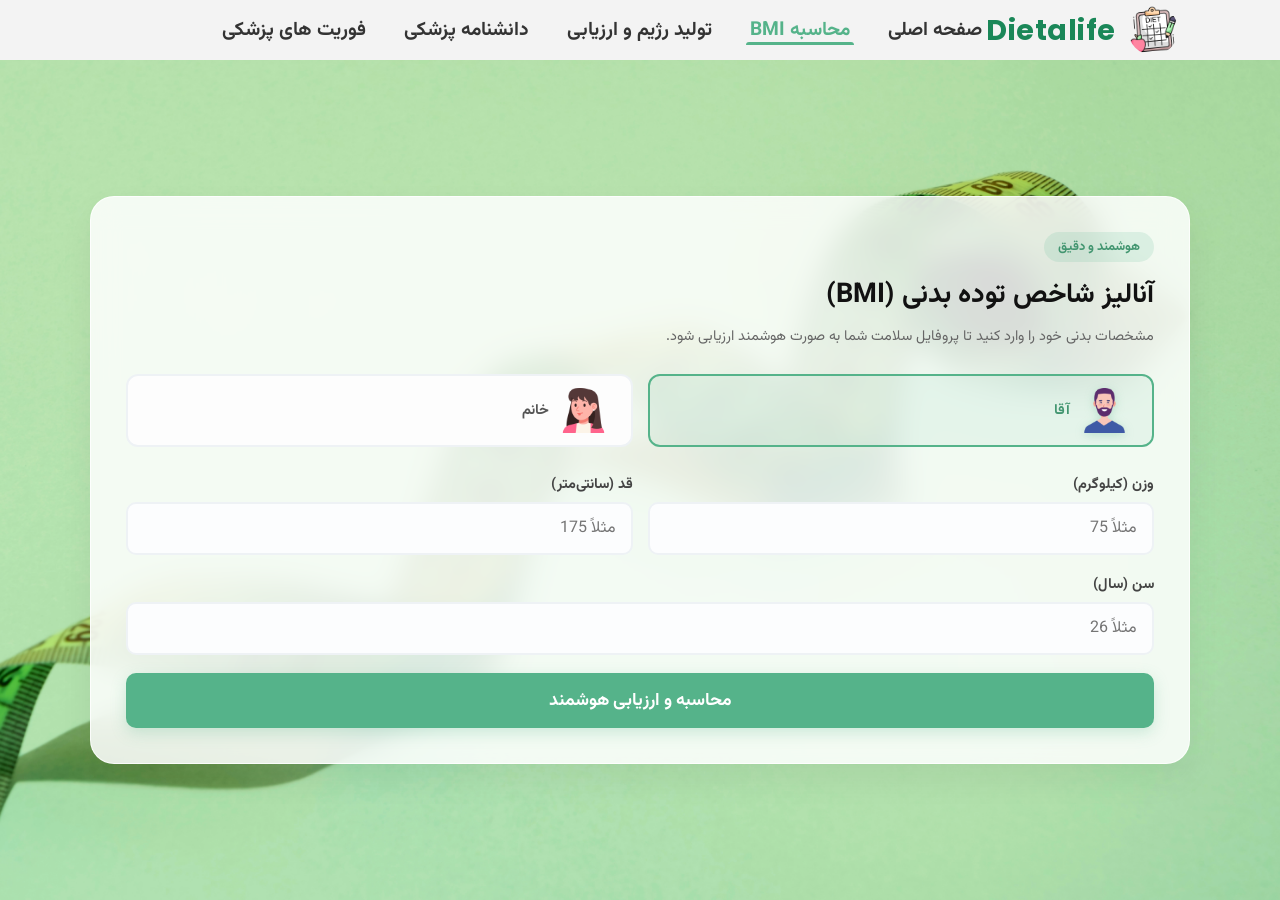
==== bmi.html @ bc1d0ac6 "Sprint 2 Done" ====
<!DOCTYPE html>
<html lang="fa" dir="rtl">

<head>

<meta charset="UTF-8">

<meta name="viewport"
content="width=device-width, initial-scale=1.0">

<link rel="icon"
type="image/x-icon"
href="/favicon.ico">

<title>
Dietalife | محاسبه پیشرفته BMI
</title>

<link rel="preconnect"
href="https://fonts.googleapis.com">

<link href="https://fonts.googleapis.com/css2?family=Vazirmatn:wght@300;400;500;700&display=swap"
rel="stylesheet">
<!--link to header css-->
<link rel="stylesheet" href="Css/header.css">
<link rel="stylesheet" href="Css/bmi.css">

<!--<style>

*{
margin:0;
padding:0;
box-sizing:border-box;
font-family:'Vazirmatn',sans-serif;
scroll-behavior:smooth;
}

body{

background:
linear-gradient(rgba(245,255,252,0.93),
rgba(245,255,252,0.95)),
url('https://images.unsplash.com/photo-1512621776951-a57141f2eefd?q=80&w=1600&auto=format&fit=crop');

background-size:cover;
background-position:center;
background-attachment:fixed;

overflow-x:hidden;
color:#1d3557;
min-height:100vh;
}

/* ================= BMI SECTION ================= */

.bmi-page-section{

min-height:100vh;

display:flex;
align-items:center;
justify-content:center;

padding:110px 18px 40px;
}

.bmi-two-column-wrapper{

width:100%;
max-width:1050px;

display:grid;

grid-template-columns:
repeat(auto-fit,minmax(320px,1fr));

gap:20px;
}

.bmi-page-container,
.page-result-box{

background:rgba(255,255,255,0.84);

backdrop-filter:blur(10px);

padding:28px;

border-radius:26px;

box-shadow:
0 10px 35px rgba(0,0,0,0.07);
}

.bmi-header-badge{

display:inline-block;

padding:8px 15px;

border-radius:30px;

background:#e6fffa;

color:#00a67e;

font-size:0.8rem;

margin-bottom:16px;

font-weight:700;
}

.bmi-page-container h2{

font-size:1.9rem;

margin-bottom:10px;

color:#00a67e;

line-height:1.6;
}

.subtitle{

line-height:2;
color:#5b6977;
margin-bottom:24px;
font-size:0.92rem;
}

/* ================= GENDER ================= */

.gender-selection{

display:flex;
gap:14px;
margin-bottom:24px;
}

.gender-box{

flex:1;

background:#f8fffc;

border:2px solid transparent;

border-radius:18px;

padding:16px 12px;

text-align:center;

cursor:pointer;

transition:0.3s;

user-select:none;
}

.gender-box:hover{

transform:translateY(-2px);
}

.gender-box.active{

border-color:#00a67e;
background:#ecfffa;
box-shadow:0 8px 20px rgba(0,184,148,0.12);
}

.gender-custom-icon{

width:52px;
height:52px;

object-fit:contain;

margin-bottom:8px;
}

.gender-box span{

display:block;

font-size:0.92rem;
font-weight:700;
color:#355070;
}

/* ================= FORM ================= */

.form-row{

display:grid;

grid-template-columns:
repeat(2,minmax(0,1fr));

gap:16px;
}

.form-group{

margin-bottom:18px;

display:flex;
flex-direction:column;
}

.form-group label{

margin-bottom:8px;

font-weight:700;

font-size:0.9rem;

color:#355070;
}

.form-group input{

padding:14px;

border-radius:14px;

border:1px solid #d7e3e0;

background:#f9fffd;

font-size:14px;

outline:none;

transition:0.3s;
}

.form-group input:focus{

border-color:#00a67e;
background:white;
box-shadow:0 0 0 4px rgba(0,184,148,0.08);
}

/* ================= BUTTON ================= */

.btn-green-glow{

width:100%;

border:none;

padding:15px;

border-radius:16px;

background:
linear-gradient(to left,#00b894,#00cec9);

color:white;

font-size:15px;

cursor:pointer;

transition:0.3s;

font-weight:700;

margin-top:5px;
}

.btn-green-glow:hover{

transform:translateY(-2px);
opacity:0.94;
}

/* ================= RESULT ================= */

.page-result-box{

display:flex;
flex-direction:column;
justify-content:center;
}

.result-header{

display:flex;

justify-content:space-between;

align-items:center;

margin-bottom:24px;

gap:10px;
}

.result-header h3{

color:#00a67e;
font-size:1.1rem;
}

.status-badge{

padding:8px 14px;

border-radius:30px;

background:#ecfffa;

color:#00a67e;

font-size:0.8rem;

font-weight:700;
}

.bmi-circle{

width:165px;
height:165px;

border-radius:50%;

margin:15px auto;

display:flex;

flex-direction:column;

align-items:center;
justify-content:center;

background:
linear-gradient(to left,#00b894,#00cec9);

color:white;

box-shadow:
0 8px 24px rgba(0,0,0,0.12);
}

.bmi-circle span{

font-size:2.8rem;
font-weight:700;
}

.bmi-circle small{

font-size:0.88rem;
}

.result-metrics-text{

margin-top:20px;
}

.result-metrics-text p{

line-height:2.1;

color:#4b6475;

font-size:0.94rem;
}

.result-advice{

margin-top:10px;
}

.result-actions{

margin-top:10px;
}

/* ================= MOBILE ================= */

@media(max-width:900px){

.main-header{

flex-direction:column;

gap:12px;

padding:14px 15px;
}

.nav-menu ul{

flex-wrap:wrap;

justify-content:center;

gap:12px;
}

.nav-menu a{

font-size:0.85rem;
}

.bmi-page-section{

padding-top:165px;
}

.bmi-page-container,
.page-result-box{

padding:22px;
}

.bmi-page-container h2{

font-size:1.5rem;
}

}

@media(max-width:600px){

.bmi-two-column-wrapper{

grid-template-columns:1fr;
}

.form-row{

grid-template-columns:1fr;
}

.gender-selection{

flex-direction:row;
}

.gender-box{

padding:14px 10px;
}

.gender-custom-icon{

width:44px;
height:44px;
}

.bmi-circle{

width:145px;
height:145px;
}

.bmi-circle span{

font-size:2.3rem;
}

.logo{

width:36px;
height:36px;
}

.brand-name{

font-size:1rem;
}

.subtitle{

font-size:0.88rem;
line-height:1.9;
}

}

</style>
-->

</head>

<body>

<header class="main-header">

<div class="logo-container">

<img src="image/logo.png"
alt="لوگو رژیم آنلاین"
class="logo">

<span class="brand-name">

Dietalife

</span>

</div>

<nav class="nav-menu">

<ul>

<li>

<a href="index.html">

صفحه اصلی

</a>

</li>
<li>
  <a href="bmi.html" class="active">
    محاسبه BMI
  </a>
</li>
<li>

<a href="diet.html">

تولید رژیم و ارزیابی

</a>

</li>

<li>

<a href="medical-encyclopedia.html">

دانشنامه پزشکی

</a>

</li>

<li>

<a href="medical-emergencies.html">

فوریت های پزشکی

</a>

</li>

</ul>

</nav>

<div class="header-spacer"></div>

</header>

<section class="bmi-page-section">

<div class="bmi-two-column-wrapper">

<div class="bmi-page-container">

<div class="bmi-header-badge">

هوشمند و دقیق

</div>

<h2>

آنالیز شاخص توده بدنی (BMI)

</h2>

<p class="subtitle">

مشخصات بدنی خود را وارد کنید
تا پروفایل سلامت شما به صورت هوشمند ارزیابی شود.

</p>

<div class="bmi-form">

<div class="gender-selection">

<label class="gender-box active"
data-gender="male">

<img src="image/man.png"
alt="آقا"
class="gender-custom-icon">

<span>
آقا
</span>

</label>

<label class="gender-box"
data-gender="female">

<img src="image/woman.png"
alt="خانم"
class="gender-custom-icon">

<span>
خانم
</span>

</label>

</div>

<div class="form-row">

<div class="form-group">

<label for="page-weight">

وزن (کیلوگرم)

</label>

<input type="number"
id="page-weight"
placeholder="مثلاً 75"
min="20"
max="300">

</div>

<div class="form-group">

<label for="page-height">

قد (سانتی‌متر)

</label>

<input type="number"
id="page-height"
placeholder="مثلاً 175"
min="50"
max="250">

</div>

</div>

<div class="form-group">

<label for="page-age">

سن (سال)

</label>

<input type="number"
id="page-age"
placeholder="مثلاً 26"
min="1"
max="120">

</div>

<button id="btn-page-calculate"
class="btn-green-glow">

محاسبه و ارزیابی هوشمند

</button>

</div>

</div>

<div id="page-bmi-result"
class="page-result-box"
style="display:none;">

<div class="result-header">

<h3>

گزارش تحلیلی Dietalife

</h3>

<div id="bmi-badge-status"
class="status-badge">

وضعیت

</div>

</div>

<div class="bmi-circle"
id="bmi-circle-main">

<span id="page-bmi-value">

0

</span>

<small>

شاخص BMI

</small>

</div>

<div class="result-metrics-text">

<p>

<strong>
وضعیت بدنی:
</strong>

<span id="page-bmi-status"></span>

</p>

<p id="page-bmi-advice"
class="result-advice">

</p>

</div>

<div class="result-actions">

<a href="/index.html"
class="btn-green-glow"
style="text-decoration:none; display:block; text-align:center; margin-top:20px;">

بازگشت به خانه

</a>

</div>

</div>

</div>

</section>

<script>

const genderBoxes = document.querySelectorAll('.gender-box');

genderBoxes.forEach(box => {

box.addEventListener('click', () => {

genderBoxes.forEach(item => {
item.classList.remove('active');
});

box.classList.add('active');

});

});

</script>

<script src="Js/bmi.js"></script>

<script src="Js/diet-engine.js"></script>

</body>

</html>
---- Css/header.css ----
@import url('https://fonts.googleapis.com/css2?family=Poppins:wght@600;700&family=Vazirmatn:wght@300;400;700&display=swap');



* {
    margin: 0;
    padding: 0;
    box-sizing: border-box;
    font-family: 'Vazirmatn', sans-serif;
}

header {
  position: -webkit-sticky; /* سازگاری با مرورگرهای قدیمی‌تر سافاری */
  position: sticky;
  top: 0;                   /* چسبیدن به بالاترین نقطه صفحه */
  z-index: 1000;            /* قرار گرفتن روی سایر المان‌های صفحه */
  background-color: #ffffff; /* حتماً پس‌زمینه تعیین کنید تا محتوای زیر آن دیده نشود */
}
.main-header, .main-header * {
  font-family: 'Vazirmatn', sans-serif,'Poppins';
}
.main-header {
  display: flex;
  justify-content: space-between;
  align-items: center;
  padding: 20px 8%;
  background-color: #f3f3f3;
  height: 60px; /* ارتفاع ثابت برای کنترل دقیق فضا */
}

/* اصلاح باکس لوگو برای قرارگیری متن در سمت چپ عکس */
.logo-container {
  flex: 1;
  display: flex;
  justify-content: flex-start;
  align-items: center; /* تراز عمودی دقیق عکس و متن */
  gap: 12px; /* ایجاد فاصله مناسب بین عکس لوگو و متن نام برند */
}

.logo-container .logo {
  height: 50px;
  display: block;
  border-radius: 50%;
}

/* استایل اسم درشت سایت کنار لوگو */
.brand-name {
  font-family: 'Poppins', sans-serif; /* استفاده از فونت انگلیسی شیک */
  font-size: 1.8rem; /* ابعاد درشت و واضح */
  font-weight: 700; /* کاملا ضخیم و بولد */
  color: #1a8758; /* رنگ سبز هماهنگ با تم سایت */
  letter-spacing: 0.5px;
}


/* استایل منو و قرارگیری دقیق آن در وسط هدر */
.nav-menu {
  display: flex;
  justify-content: center;
  align-items: center;
  height: 100%;
}

.nav-menu ul {
  display: flex;
  list-style: none;
  gap: 30px;
  align-items: center;
}
.nav-menu ul li {
  display: flex ;
  align-items: center ;
  height: 100% ;
}

.nav-menu ul li a {
  text-decoration: none ;
  color: #333 ;
  font-weight: 700 ;
  font-size: 1.2rem ;
  font-family: 'Vazirmatn';
  transition: color 0.3s ease ;
  position: relative ; 
  display: flex ;
  align-items: center ;
  height: 100% ; 
  padding: 0 4px;
}
.nav-menu ul li a:hover,
.nav-menu ul li a.active {
  color:  #55b38a; /* تغییر رنگ متن به سبز برای جذابیت بیشتر */
}

.nav-menu ul li a::after {
  content: ''; /* یک المان مجازی خالی ایجاد می‌کند */
  position: absolute;
  bottom: 0;
  left: 0;
  width: 0; /* در حالت عادی عرض خط صفر است، پس دیده نمی‌شود */
  background-color:  #55b38a;
  height: 3px; /* ضخامت خط */
  border-radius: 10px 10px 0 0; /* کمی گرد کردن لبه‌های خط */
  transition: width 0.3s cubic-bezier(0.4, 0, 0.2, 1); /* انیمیشن حرکتی بسیار نرم */
}

/* وقتی موس روی لینک می‌رود (hover) یا لینک کلاس active دارد */
.nav-menu ul li a:hover::after,
.nav-menu ul li .active::after {
  width: 100%; /* عرض خط از 0 به 100٪ می‌رسد و به آرامی باز می‌شود */
}
/* ایجاد فضای نامرئی هم‌اندازه با لوگو در سمت چپ برای هل دادن منو به وسط */
.header-spacer {
  flex: 1;
}
---- Css/bmi.css ----
/* استایل‌های اختصاصی و دو ستونه صفحه BMI (bmi.html) */

@import url('https://fonts.googleapis.com/css2?family=Vazirmatn:wght@300;400;700&family=Poppins:wght@600;700&display=swap');
* {
    margin: 0;
    padding: 0;
    box-sizing: border-box;
    font-family: 'Vazirmatn', sans-serif;
}

/* پس‌زمینه کل سایت طبق درخواست شما قرمز است */
body {
    /* background-color: #ff0000;  */
    min-height: 100vh;
     background: url('../image/meter.webp') no-repeat center center;
  
  background-size:cover;
  background-position:center;
  background-attachment:fixed;
  
  overflow-x:hidden;
  color:#1f2937;
  }





.bmi-page-section {
    width: 100%;
    min-height: calc(100vh - 60px);
    /* background: linear-gradient(135deg, #e5f1ec 0%, #c7e0da 100%); */
    display: flex;
    justify-content: center;
    align-items: center;
    padding: 40px 20px;
}

.bmi-two-column-wrapper {
    display: flex;
    flex-direction: row; 
    gap: 30px;
    width: 100%;
    max-width: 1100px;
    align-items: stretch; 
}

/* کانتینر ستون فرم */
.bmi-page-container {
    flex: 1;
    /* background: rgba(255, 255, 255, 0.9); */
      background:rgba(255,255,255,0.85);
  
  backdrop-filter:blur(14px);
    border: 1px solid rgba(255, 255, 255, 0.8);
    padding: 35px;
    border-radius: 24px;
    box-shadow: 0 15px 35px rgba(0, 0, 0, 0.06);
    text-align: right;
}

.bmi-header-badge {
    display: inline-block;
    background-color: rgba(85, 179, 138, 0.15);
    color: #439671;
    padding: 5px 14px;
    border-radius: 50px;
    font-size: 0.8rem;
    font-weight: bold;
    margin-bottom: 12px;
}

.bmi-page-container h2 {
    color: #111111;
    font-size: 1.7rem;
    margin-bottom: 8px;
    font-weight: 700;
}

.bmi-page-container .subtitle {
    color: #666666;
    font-size: 0.9rem;
    margin-bottom: 25px;
    line-height: 1.6;
}

/* انتخاب جنسیت */
.gender-selection {
    display: flex;
    gap: 15px;
    margin-bottom: 20px;
}

.gender-selection .gender-box {
    flex: 1;
    display: flex !important;
    flex-direction: row !important;
    align-items: center !important;
    justify-content: flex-start !important;
    gap: 12px !important;
    padding: 12px 25px;
    border: 2px solid #eef2f5;
    border-radius: 12px;
    cursor: pointer;
    background-color: #fdfdfd;
    transition: all 0.3s ease;
}

.gender-selection .gender-box .gender-custom-icon {
    width: 45px !important;
    height: 45px !important;
    object-fit: contain !important;
    margin-bottom: 0 !important;
}

.gender-box:hover .gender-custom-icon {
    transform: scale(1.08);
}

.gender-box span {
    font-size: 0.9rem;
    font-weight: bold;
    color: #555;
}

.gender-box.active {
    border-color: #55b38a;
    background-color: rgba(85, 179, 138, 0.08);
}

.gender-box.active span {
    color: #439671;
}

.gender-box.active .gender-custom-icon {
    filter: drop-shadow(0 2px 5px rgba(85, 179, 138, 0.3));
}

/* اینپوت‌های فرم */
.form-row {
    display: flex;
    gap: 15px;
}

.form-row .form-group {
    flex: 1;
}

.bmi-form .form-group {
    margin-bottom: 18px;
}

.bmi-form label {
    display: block;
    font-weight: bold;
    color: #444444;
    margin-bottom: 6px;
    font-size: 0.9rem;
}

.bmi-form input {
    width: 100%;
    padding: 12px 15px;
    border: 2px solid #eef2f5;
    border-radius: 10px;
    font-size: 1rem;
    outline: none;
    background-color: #fcfdfe;
    transition: all 0.3s ease;
}

.bmi-form input:focus {
    border-color: #55b38a;
    box-shadow: 0 4px 12px rgba(85, 179, 138, 0.1);
}

.btn-green-glow {
    background-color: #55b38a;
    color: #ffffff;
    width: 100%;
    padding: 14px;
    font-size: 1.1rem;
    border: none;
    border-radius: 10px;
    cursor: pointer;
    font-weight: bold;
    box-shadow: 0 5px 15px rgba(85, 179, 138, 0.25);
    transition: all 0.3s ease;
}

.btn-green-glow:hover {
    background-color: #439671;
    transform: translateY(-1px);
}

/* ستون سمت چپ (باکس نتیجه) */
.page-result-box {
    flex: 1;
    background: #ffffff;
    border: 1px solid #eef2f5;
    padding: 35px;
    border-radius: 24px;
    box-shadow: 0 15px 35px rgba(0, 0, 0, 0.03);
    text-align: center; 
    display: flex;
    flex-direction: column;
    align-items: center; 
    justify-content: flex-start;
    gap: 20px;
    animation: fadeInRightPage 0.4s ease;
}

@keyframes fadeInRightPage {
    from { opacity: 0; transform: translateX(20px); }
    to { opacity: 1; transform: translateX(0); }
}

.result-header {
    width: 100%;
    display: flex;
    justify-content: space-between;
    align-items: center;
    border-bottom: 2px solid #f6f8fa;
    padding-bottom: 12px;
    margin-bottom: 5px;
}

.status-badge {
    padding: 4px 12px;
    border-radius: 50px;
    font-size: 0.8rem;
    font-weight: bold;
    color: white;
    transition: background-color 0.3s ease;
}

/* کلاس‌های رنگی وضعیت BMI */
.bg-underweight { background-color: #3498db !important; }
.bg-normal { background-color: #2ecc71 !important; }
.bg-overweight { background-color: #e67e22 !important; }
.bg-obese { background-color: #e74c3c !important; }

/* اصلاح دایره برای سایز بزرگتر */
.bmi-circle {
    width: 170px;
    height: 170px;
    border-radius: 50%;
    background: #f8fafc;
    border: 8px solid #55b38a;
    display: flex;
    flex-direction: column;
    align-items: center;
    justify-content: center;
    margin: 10px 0;
    transition: border-color 0.4s ease;
}

.bmi-circle span {
    font-size: 2.8rem;
    font-weight: 800;
    color: #2c3e50;
}

.bmi-circle small {
    font-size: 0.75rem;
    color: #7f8c8d;
}

.result-metrics-text {
    width: 100%;
    margin-bottom: 10px;
}

.result-metrics-text p {
    font-size: 1rem;
    color: #333;
    margin-bottom: 4px;
}

.result-advice {
    font-size: 0.9rem;
    color: #666;
    line-height: 1.6;
}

/* دکمه بازگشت */
.result-actions {
    width: 100%;
    margin-top: auto;
}
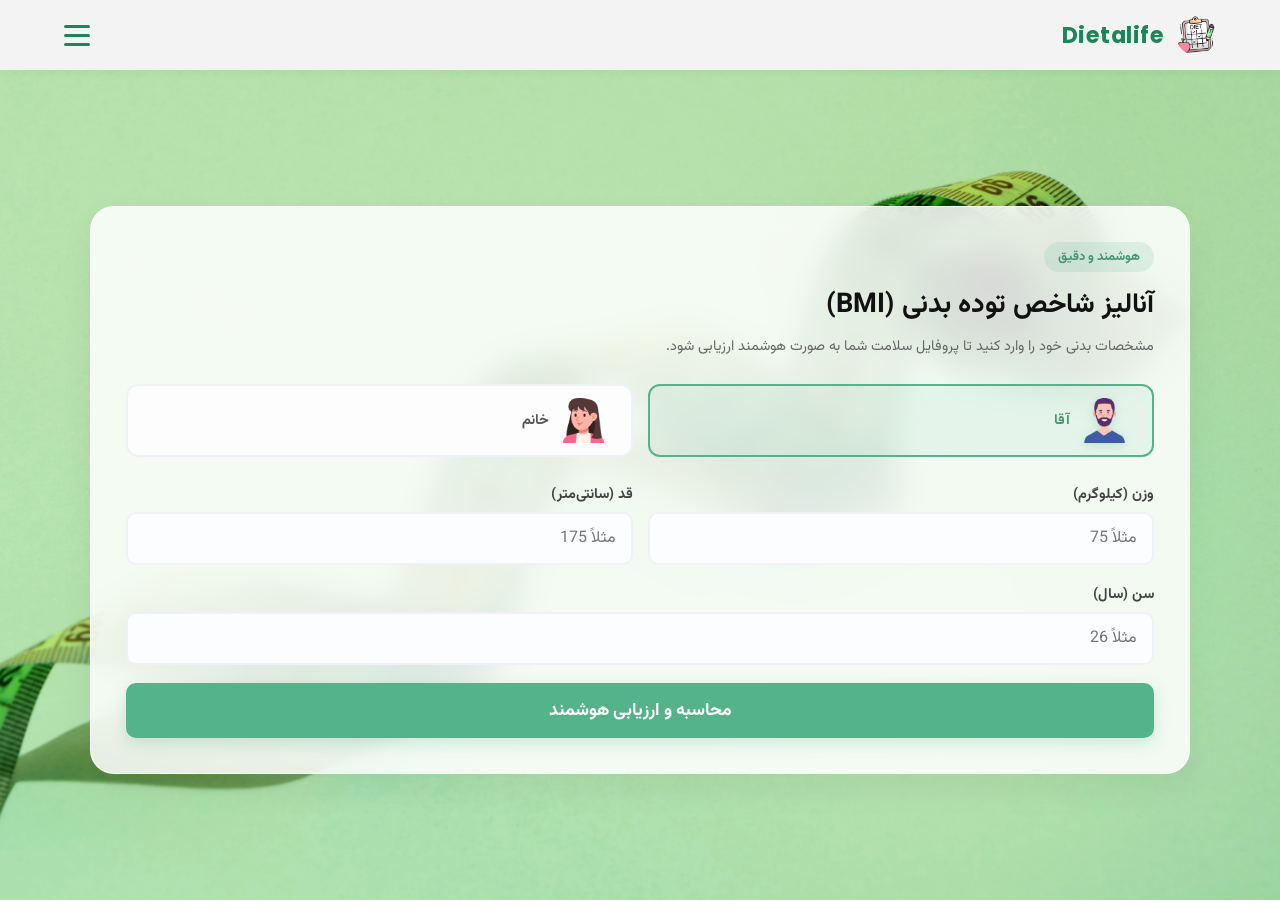
==== commit 3aef3b64: "Sprint 3 Done!" ====
--- a/bmi.html
+++ b/bmi.html
@@ -25,544 +25,42 @@
 <link rel="stylesheet" href="Css/header.css">
 <link rel="stylesheet" href="Css/bmi.css">
 
-<!--<style>
-
-*{
-margin:0;
-padding:0;
-box-sizing:border-box;
-font-family:'Vazirmatn',sans-serif;
-scroll-behavior:smooth;
-}
-
-body{
-
-background:
-linear-gradient(rgba(245,255,252,0.93),
-rgba(245,255,252,0.95)),
-url('https://images.unsplash.com/photo-1512621776951-a57141f2eefd?q=80&w=1600&auto=format&fit=crop');
-
-background-size:cover;
-background-position:center;
-background-attachment:fixed;
-
-overflow-x:hidden;
-color:#1d3557;
-min-height:100vh;
-}
-
-/* ================= BMI SECTION ================= */
-
-.bmi-page-section{
-
-min-height:100vh;
-
-display:flex;
-align-items:center;
-justify-content:center;
-
-padding:110px 18px 40px;
-}
-
-.bmi-two-column-wrapper{
-
-width:100%;
-max-width:1050px;
-
-display:grid;
-
-grid-template-columns:
-repeat(auto-fit,minmax(320px,1fr));
-
-gap:20px;
-}
-
-.bmi-page-container,
-.page-result-box{
-
-background:rgba(255,255,255,0.84);
-
-backdrop-filter:blur(10px);
-
-padding:28px;
-
-border-radius:26px;
-
-box-shadow:
-0 10px 35px rgba(0,0,0,0.07);
-}
-
-.bmi-header-badge{
-
-display:inline-block;
-
-padding:8px 15px;
-
-border-radius:30px;
-
-background:#e6fffa;
-
-color:#00a67e;
-
-font-size:0.8rem;
-
-margin-bottom:16px;
-
-font-weight:700;
-}
-
-.bmi-page-container h2{
-
-font-size:1.9rem;
-
-margin-bottom:10px;
-
-color:#00a67e;
-
-line-height:1.6;
-}
-
-.subtitle{
-
-line-height:2;
-color:#5b6977;
-margin-bottom:24px;
-font-size:0.92rem;
-}
-
-/* ================= GENDER ================= */
-
-.gender-selection{
-
-display:flex;
-gap:14px;
-margin-bottom:24px;
-}
-
-.gender-box{
-
-flex:1;
-
-background:#f8fffc;
-
-border:2px solid transparent;
-
-border-radius:18px;
-
-padding:16px 12px;
-
-text-align:center;
-
-cursor:pointer;
-
-transition:0.3s;
-
-user-select:none;
-}
-
-.gender-box:hover{
-
-transform:translateY(-2px);
-}
-
-.gender-box.active{
-
-border-color:#00a67e;
-background:#ecfffa;
-box-shadow:0 8px 20px rgba(0,184,148,0.12);
-}
-
-.gender-custom-icon{
-
-width:52px;
-height:52px;
-
-object-fit:contain;
-
-margin-bottom:8px;
-}
-
-.gender-box span{
-
-display:block;
-
-font-size:0.92rem;
-font-weight:700;
-color:#355070;
-}
-
-/* ================= FORM ================= */
-
-.form-row{
-
-display:grid;
-
-grid-template-columns:
-repeat(2,minmax(0,1fr));
-
-gap:16px;
-}
-
-.form-group{
-
-margin-bottom:18px;
-
-display:flex;
-flex-direction:column;
-}
-
-.form-group label{
-
-margin-bottom:8px;
-
-font-weight:700;
-
-font-size:0.9rem;
-
-color:#355070;
-}
-
-.form-group input{
-
-padding:14px;
-
-border-radius:14px;
-
-border:1px solid #d7e3e0;
-
-background:#f9fffd;
-
-font-size:14px;
-
-outline:none;
-
-transition:0.3s;
-}
-
-.form-group input:focus{
-
-border-color:#00a67e;
-background:white;
-box-shadow:0 0 0 4px rgba(0,184,148,0.08);
-}
-
-/* ================= BUTTON ================= */
-
-.btn-green-glow{
-
-width:100%;
-
-border:none;
-
-padding:15px;
-
-border-radius:16px;
-
-background:
-linear-gradient(to left,#00b894,#00cec9);
-
-color:white;
-
-font-size:15px;
-
-cursor:pointer;
-
-transition:0.3s;
-
-font-weight:700;
-
-margin-top:5px;
-}
-
-.btn-green-glow:hover{
-
-transform:translateY(-2px);
-opacity:0.94;
-}
-
-/* ================= RESULT ================= */
-
-.page-result-box{
-
-display:flex;
-flex-direction:column;
-justify-content:center;
-}
-
-.result-header{
-
-display:flex;
-
-justify-content:space-between;
-
-align-items:center;
-
-margin-bottom:24px;
-
-gap:10px;
-}
-
-.result-header h3{
-
-color:#00a67e;
-font-size:1.1rem;
-}
-
-.status-badge{
-
-padding:8px 14px;
-
-border-radius:30px;
-
-background:#ecfffa;
-
-color:#00a67e;
-
-font-size:0.8rem;
-
-font-weight:700;
-}
-
-.bmi-circle{
-
-width:165px;
-height:165px;
-
-border-radius:50%;
-
-margin:15px auto;
-
-display:flex;
-
-flex-direction:column;
-
-align-items:center;
-justify-content:center;
-
-background:
-linear-gradient(to left,#00b894,#00cec9);
-
-color:white;
-
-box-shadow:
-0 8px 24px rgba(0,0,0,0.12);
-}
-
-.bmi-circle span{
-
-font-size:2.8rem;
-font-weight:700;
-}
-
-.bmi-circle small{
-
-font-size:0.88rem;
-}
-
-.result-metrics-text{
-
-margin-top:20px;
-}
-
-.result-metrics-text p{
-
-line-height:2.1;
-
-color:#4b6475;
-
-font-size:0.94rem;
-}
-
-.result-advice{
-
-margin-top:10px;
-}
-
-.result-actions{
-
-margin-top:10px;
-}
-
-/* ================= MOBILE ================= */
-
-@media(max-width:900px){
-
-.main-header{
-
-flex-direction:column;
-
-gap:12px;
-
-padding:14px 15px;
-}
-
-.nav-menu ul{
-
-flex-wrap:wrap;
-
-justify-content:center;
-
-gap:12px;
-}
-
-.nav-menu a{
-
-font-size:0.85rem;
-}
-
-.bmi-page-section{
-
-padding-top:165px;
-}
-
-.bmi-page-container,
-.page-result-box{
-
-padding:22px;
-}
-
-.bmi-page-container h2{
-
-font-size:1.5rem;
-}
-
-}
-
-@media(max-width:600px){
-
-.bmi-two-column-wrapper{
-
-grid-template-columns:1fr;
-}
-
-.form-row{
-
-grid-template-columns:1fr;
-}
-
-.gender-selection{
-
-flex-direction:row;
-}
-
-.gender-box{
-
-padding:14px 10px;
-}
-
-.gender-custom-icon{
-
-width:44px;
-height:44px;
-}
-
-.bmi-circle{
-
-width:145px;
-height:145px;
-}
-
-.bmi-circle span{
-
-font-size:2.3rem;
-}
-
-.logo{
-
-width:36px;
-height:36px;
-}
-
-.brand-name{
-
-font-size:1rem;
-}
-
-.subtitle{
-
-font-size:0.88rem;
-line-height:1.9;
-}
-
-}
-
-</style>
--->
 
 </head>
 
 <body>
 
 <header class="main-header">
-
-<div class="logo-container">
-
-<img src="image/logo.png"
-alt="لوگو رژیم آنلاین"
-class="logo">
-
-<span class="brand-name">
-
-Dietalife
-
-</span>
-
-</div>
-
-<nav class="nav-menu">
-
-<ul>
-
-<li>
-
-<a href="index.html">
-
-صفحه اصلی
-
-</a>
-
-</li>
-<li>
-  <a href="bmi.html" class="active">
-    محاسبه BMI
-  </a>
-</li>
-<li>
-
-<a href="diet.html">
-
-تولید رژیم و ارزیابی
-
-</a>
-
-</li>
-
-<li>
-
-<a href="medical-encyclopedia.html">
-
-دانشنامه پزشکی
-
-</a>
-
-</li>
-
-<li>
-
-<a href="medical-emergencies.html">
-
-فوریت های پزشکی
-
-</a>
-
-</li>
-
-</ul>
-
-</nav>
-
-<div class="header-spacer"></div>
-
+    <div class="logo-container">
+        <img src="image/logo.png" alt="لوگو رژیم آنلاین" class="logo">
+        <span class="brand-name">Dietalife</span>
+    </div>
+    
+    <div class="hamburger-menu" id="hamburger-btn">
+        <span></span>
+        <span></span>
+        <span></span>
+    </div>
+
+    <nav class="nav-menu" id="nav-menu">
+        
+        <div class="close-menu" id="close-btn">
+            <span></span>
+            <span></span>
+        </div>
+        
+        <h3 class="menu-title">Menu</h3>
+        
+        <ul>
+            <li><a href="index.html" >صفحه اصلی</a></li>
+            <li><a href="bmi.html" class="active">محاسبه BMI</a></li>
+            <li><a href="diet.html">تولید رژیم و ارزیابی</a></li>
+            <li><a href="medical-encyclopedia.html">دانشنامه پزشکی</a></li>
+            <li><a href="medical-emergencies.html">فوریت های پزشکی</a></li>
+        </ul>
+    </nav>
+
+    <div class="header-spacer"></div>
 </header>
 
 <section class="bmi-page-section">
@@ -760,6 +258,38 @@
 
 </section>
 
+  <script>
+    const hamburgerBtn = document.getElementById('hamburger-btn');
+    const closeBtn = document.getElementById('close-btn');
+    const navMenu = document.getElementById('nav-menu');
+
+    // ۱. باز کردن منو با کلیک روی دکمه همبرگری هدر
+    hamburgerBtn.addEventListener('click', () => {
+        navMenu.classList.add('active');
+    });
+
+    // ۲. بستن منو با کلیک روی دکمه ضربدرِ داخل خود باکس
+    if (closeBtn) {
+        closeBtn.addEventListener('click', () => {
+            navMenu.classList.remove('active');
+        });
+    }
+
+    // ۳. بستن منو در صورت کلیک روی لینک‌ها
+    document.querySelectorAll('.nav-menu ul li a').forEach(link => {
+        link.addEventListener('click', () => {
+            navMenu.classList.remove('active');
+        });
+    });
+
+    // ۴. آپشنال: بستن منو در صورت کلیک روی فضای خالی بیرونِ باکس منو (برای تجربه کاربری بهتر)
+    document.addEventListener('click', (event) => {
+        if (!navMenu.contains(event.target) && !hamburgerBtn.contains(event.target)) {
+            navMenu.classList.remove('active');
+        }
+    });
+</script>
+
 <script>
 
 const genderBoxes = document.querySelectorAll('.gender-box');
--- a/Css/header.css
+++ b/Css/header.css
@@ -1,6 +1,4 @@
-@import url('https://fonts.googleapis.com/css2?family=Poppins:wght@600;700&family=Vazirmatn:wght@300;400;700&display=swap');
-
-
+@import url('https://fonts.googleapis.com/css2?family=Poppins:wght=600;700&family=Vazirmatn:wght=300;400;700&display=swap');
 
 * {
     margin: 0;
@@ -10,105 +8,426 @@
 }
 
 header {
-  position: -webkit-sticky; /* سازگاری با مرورگرهای قدیمی‌تر سافاری */
-  position: sticky;
-  top: 0;                   /* چسبیدن به بالاترین نقطه صفحه */
-  z-index: 1000;            /* قرار گرفتن روی سایر المان‌های صفحه */
-  background-color: #ffffff; /* حتماً پس‌زمینه تعیین کنید تا محتوای زیر آن دیده نشود */
-}
+    position: -webkit-sticky; /* سازگاری با مرورگرهای قدیمی‌تر سافاری */
+    position: sticky;
+    top: 0;                   /* چسبیدن به بالاترین نقطه صفحه */
+    z-index: 1000;            /* قرار گرفتن روی سایر المان‌های صفحه */
+    background-color: #ffffff; /* حتماً پس‌زمینه تعیین کنید تا محتوای زیر آن دیده نشود */
+}
+
 .main-header, .main-header * {
-  font-family: 'Vazirmatn', sans-serif,'Poppins';
-}
+    font-family: 'Vazirmatn', sans-serif,'Poppins';
+}
+
 .main-header {
-  display: flex;
-  justify-content: space-between;
-  align-items: center;
-  padding: 20px 8%;
-  background-color: #f3f3f3;
-  height: 60px; /* ارتفاع ثابت برای کنترل دقیق فضا */
+    display: flex;
+    justify-content: space-between;
+    align-items: center;
+    padding: 20px 8%;
+    background-color: #f3f3f3;
+    height: 60px; /* ارتفاع ثابت برای کنترل دقیق فضا */
 }
 
 /* اصلاح باکس لوگو برای قرارگیری متن در سمت چپ عکس */
 .logo-container {
-  flex: 1;
-  display: flex;
-  justify-content: flex-start;
-  align-items: center; /* تراز عمودی دقیق عکس و متن */
-  gap: 12px; /* ایجاد فاصله مناسب بین عکس لوگو و متن نام برند */
+    flex: 1;
+    display: flex;
+    justify-content: flex-start;
+    align-items: center; /* تراز عمودی دقیق عکس و متن */
+    gap: 12px; /* ایجاد فاصله مناسب بین عکس لوگو و متن نام برند */
 }
 
 .logo-container .logo {
-  height: 50px;
-  display: block;
-  border-radius: 50%;
+    height: 50px;
+    display: block;
+    border-radius: 50%;
 }
 
 /* استایل اسم درشت سایت کنار لوگو */
 .brand-name {
-  font-family: 'Poppins', sans-serif; /* استفاده از فونت انگلیسی شیک */
-  font-size: 1.8rem; /* ابعاد درشت و واضح */
-  font-weight: 700; /* کاملا ضخیم و بولد */
-  color: #1a8758; /* رنگ سبز هماهنگ با تم سایت */
-  letter-spacing: 0.5px;
-}
-
+    font-family: 'Poppins', sans-serif; /* استفاده از فونت انگلیسی شیک */
+    font-size: 1.8rem; /* ابعاد درشت و واضح */
+    font-weight: 700; /* کاملا ضخیم و بولد */
+    color: #1a8758; /* رنگ سبز هماهنگ با تم سایت */
+    letter-spacing: 0.5px;
+}
 
 /* استایل منو و قرارگیری دقیق آن در وسط هدر */
 .nav-menu {
-  display: flex;
-  justify-content: center;
-  align-items: center;
-  height: 100%;
+    display: flex;
+    justify-content: center;
+    align-items: center;
+    height: 100%;
 }
 
 .nav-menu ul {
-  display: flex;
-  list-style: none;
-  gap: 30px;
-  align-items: center;
-}
+    display: flex;
+    list-style: none;
+    gap: 30px;
+    align-items: center;
+}
+
 .nav-menu ul li {
-  display: flex ;
-  align-items: center ;
-  height: 100% ;
+    display: flex;
+    align-items: center;
+    height: 100%;
 }
 
 .nav-menu ul li a {
-  text-decoration: none ;
-  color: #333 ;
-  font-weight: 700 ;
-  font-size: 1.2rem ;
-  font-family: 'Vazirmatn';
-  transition: color 0.3s ease ;
-  position: relative ; 
-  display: flex ;
-  align-items: center ;
-  height: 100% ; 
-  padding: 0 4px;
-}
+    text-decoration: none;
+    color: #333;
+    font-weight: 700;
+    font-size: 1.2rem;
+    font-family: 'Vazirmatn';
+    transition: color 0.3s ease;
+    position: relative;
+    display: flex;
+    align-items: center;
+    height: 100%;
+    padding: 0 4px;
+}
+
 .nav-menu ul li a:hover,
 .nav-menu ul li a.active {
-  color:  #55b38a; /* تغییر رنگ متن به سبز برای جذابیت بیشتر */
+    color: #55b38a; /* تغییر رنگ متن به سبز برای جذابیت بیشتر */
 }
 
 .nav-menu ul li a::after {
-  content: ''; /* یک المان مجازی خالی ایجاد می‌کند */
-  position: absolute;
-  bottom: 0;
-  left: 0;
-  width: 0; /* در حالت عادی عرض خط صفر است، پس دیده نمی‌شود */
-  background-color:  #55b38a;
-  height: 3px; /* ضخامت خط */
-  border-radius: 10px 10px 0 0; /* کمی گرد کردن لبه‌های خط */
-  transition: width 0.3s cubic-bezier(0.4, 0, 0.2, 1); /* انیمیشن حرکتی بسیار نرم */
-}
-
-/* وقتی موس روی لینک می‌رود (hover) یا لینک کلاس active دارد */
+    content: ''; /* یک المان مجازی خالی ایجاد می‌کند */
+    position: absolute;
+    bottom: 0;
+    left: 0;
+    width: 0; /* در حالت عادی عرض خط صفر است، پس دیده نمی‌شود */
+    background-color: #55b38a;
+    height: 3px; /* ضخامت خط */
+    border-radius: 10px 10px 0 0; /* کمی گرد کردن لبه‌های خط */
+    transition: width 0.3s cubic-bezier(0.4, 0, 0.2, 1); /* انیمیشن حرکتی بسیار نرم */
+}
+
+/* حل باگ قفل شدن دسکتاپ: خط زیرین با فرمول استاندارد برای هاور و کلاس active صفحات دیگر باز می‌شود */
 .nav-menu ul li a:hover::after,
-.nav-menu ul li .active::after {
-  width: 100%; /* عرض خط از 0 به 100٪ می‌رسد و به آرامی باز می‌شود */
-}
+.nav-menu ul li a.active::after {
+    width: 100%; /* عرض خط از 0 به 100٪ می‌رسد و به آرامی باز می‌شود */
+}
+
 /* ایجاد فضای نامرئی هم‌اندازه با لوگو در سمت چپ برای هل دادن منو به وسط */
 .header-spacer {
-  flex: 1;
-}
+    flex: 1;
+}
+
+/* مخفی کردن دکمه همبرگری در دسکتاپ */
+.hamburger-menu {
+    display: none;
+    flex-direction: column;
+    gap: 6px;
+    cursor: pointer;
+    z-index: 1001;
+}
+
+.hamburger-menu span {
+    display: block;
+    width: 28px;
+    height: 3px;
+    background-color: #333;
+    border-radius: 2px;
+    transition: all 0.3s ease;
+}
+
+.menu-title {
+    display: none;
+}
+
+/* ==========================================================================
+   ریسبانسیو کردن هدر با حفظ دکمه همبرگری در هدر و دکمه بستن در باکس منو (بدون هیچ تغییری در ساختار شما)
+   ========================================================================== */
+/* ==========================================================================
+   ریسبانسیو کردن هدر با حفظ دکمه همبرگری در هدر و دکمه بستن در باکس منو (بدون هیچ تغییری در ساختار شما)
+   ========================================================================== */
+@media (max-width: 1400px) {
+    /* تنظیم تگ اصلی هدر برای چسبیدن و کدر ماندن کامل */
+    header {
+        position: -webkit-sticky !important;
+        position: sticky !important;
+        top: 0 !important;
+        left: 0;
+        width: 100%;
+        z-index: 1000 !important;
+        background-color: #f3f3f3 !important; /* حفظ رنگ اصلی و کدر هدر */
+        box-shadow: 0 2px 10px rgba(0, 0, 0, 0.05); /* سایه ملایم برای تفکیک موقع اسکرول */
+    }
+
+    /* ۱. تنظیمات بدنه اصلی هدر در موبایل */
+    .main-header {
+        display: flex;
+        flex-direction: row;
+        justify-content: space-between;
+        align-items: center;
+        padding: 10px 5%;
+        height: 70px;
+        position: relative;
+        background-color: #f3f3f3 !important; /* هم‌رنگ و یکپارچه با والد */
+    }
+
+    /* ۲. بهینه‌سازی سایز لوگو و نام برند */
+    .logo-container {
+        flex: unset;
+    }
+
+    .logo-container .logo {
+        height: 40px;
+    }
+
+    .brand-name {
+        font-size: 1.4rem;
+    }
+
+    /* ۳. حذف اسپیسر دسکتاپ */
+    .header-spacer {
+        display: none;
+    }
+
+    /* ۴. دکمه همبرگری اصلی هدر (ثابت در جای اصلی خود روی هدر) */
+    .hamburger-menu {
+        display: flex;
+        flex-direction: column;
+        gap: 6px; 
+        cursor: pointer;
+        z-index: 1001;
+    }
+
+    .hamburger-menu span {
+        display: block;
+        width: 26px; 
+        height: 3px; 
+        background-color: #1a8758; 
+        border-radius: 2px;
+        transition: all 0.3s ease;
+    }
+
+    /* ۵. تبدیل منو به یک باکس شناور شیک و جمع‌وجور به اندازه محتوا */
+    .nav-menu {
+        position: fixed;
+        top: 20px; 
+        left: 20px; 
+        width: 300px; 
+        height: auto; 
+        background: linear-gradient(145deg, #ffffff, #f4faf6); 
+        box-shadow: 0 10px 30px rgba(26, 135, 88, 0.18); 
+        border-radius: 20px; 
+        border: 1.5px solid #d1eedf; 
+        
+        display: flex;
+        flex-direction: column;
+        align-items: flex-start;
+        z-index: 1002; 
+
+        /* انیمیشن باز شدن کارت */
+        opacity: 0;
+        visibility: hidden;
+        transform: scale(0.95);
+        transition: all 0.3s cubic-bezier(0.4, 0, 0.2, 1);
+    }
+
+    .nav-menu.active {
+        opacity: 1;
+        visibility: visible;
+        transform: scale(1);
+    }
+
+    /* ۶. استایل کلمه انگلیسی Menu به عنوان تایتل مستقل بخش */
+    .menu-title {
+        display: block; 
+        font-family: 'Poppins', sans-serif;
+        font-size: 1.6rem;
+        font-weight: 700;
+        color: #1a8758;
+        padding: 24px 24px 15px 24px; 
+        margin-bottom: 25px; 
+        width: 100%;
+        text-align: left; 
+        letter-spacing: 1px;
+        position: relative; 
+        box-sizing: border-box;
+    }
+
+    /* خط سبز کوچک زیر کلمه Menu */
+    .menu-title::after {
+        content: '';
+        position: absolute;
+        bottom: 0; 
+        left: 24px; 
+        width: 80px; 
+        height: 3px;
+        background-color: #55b38a;
+        border-radius: 2px;
+    }
+
+    /* ۷. دکمه ضربدر مستقل منحصراً در فضای خالی سمت راستِ داخل باکس منو */
+    .close-menu {
+        display: flex;
+        width: 24px;
+        height: 24px;
+        position: absolute;
+        top: 28px; 
+        right: 24px; 
+        cursor: pointer;
+        z-index: 1003;
+    }
+
+    /* ساخت دو خط متقاطع برای ایجاد علامت ضربدر (X) */
+    .close-menu span {
+        position: absolute;
+        width: 24px;
+        height: 3px;
+        background-color: #55b38a; 
+        border-radius: 2px;
+    }
+
+    .close-menu span:nth-child(1) {
+        transform: rotate(45deg);
+        top: 10px;
+    }
+
+    .close-menu span:nth-child(2) {
+        transform: rotate(-45deg);
+        top: 10px;
+    }
+
+    /* ۸. تنظیمات باکس لیست دکمه‌ها */
+    .nav-menu ul {
+        flex-direction: column;
+        width: 100%;
+        gap: 14px; 
+        padding: 0 24px 24px 24px; 
+    }
+
+    .nav-menu ul li {
+        width: 100%;
+    }
+
+    /* ۹. کادربندی و رنگ‌بندی عناوین منو در حالت عادی */
+    .nav-menu ul li a {
+        display: flex;
+        align-items: center;
+        width: 100%;
+        padding: 14px 20px;
+        font-size: 1.05rem;
+        font-weight: 700;
+        color: #1a8758; 
+        background-color: #f0f9f4; 
+        border: 1.5px solid #d1eedf; 
+        border-radius: 12px; 
+        text-decoration: none;
+        box-sizing: border-box;
+        transition: all 0.3s cubic-bezier(0.25, 0.8, 0.25, 1);
+    }
+
+    /* ساختار متمایز کلاس اکتیو روی صفحه مورد نظر در موبایل */
+    .nav-menu ul li a.active {
+        color: #1a8758;
+        background-color: #ffffff;
+        border-color: #1a8758;
+        box-shadow: 0 4px 12px rgba(26, 135, 88, 0.12);
+    }
+
+    /* افکت هاور برای تمام دکمه‌ها در موبایل */
+    .nav-menu ul li a:hover {
+        color: #1a8758;
+        background-color: #ffffff;
+        border-color: #1a8758;
+        box-shadow: 0 4px 12px rgba(26, 135, 88, 0.12);
+        transform: translateX(5px);
+    }
+
+    /* غیرفعال کردن خط زیرین دساپ در موبایل */
+    .nav-menu ul li a::after {
+        display: none !important;
+    }
+
+    /* ۱۰. حذف کامل انیمیشن‌های ضربدر قدیمی از روی دکمه هدر */
+    .hamburger-menu.active span {
+        width: 26px; 
+        transform: none;
+        opacity: 1;
+    }
+}
+
+/* ==========================================================================
+   بهینه‌سازی نهایی باکس شناور برای گوشی‌های خیلی کوچک (زیر 500 پیکسل)
+   ========================================================================== */
+@media (max-width: 500px) {
+    header {
+        background-color: #f3f3f3 !important;
+    }
+
+    .main-header {
+        height: 60px;
+        padding: 10px 4%;
+        background-color: #f3f3f3 !important;
+    }
+
+    .logo-container .logo {
+        height: 32px;
+    }
+
+    .brand-name {
+        font-size: 1.15rem;
+    }
+
+    /* تنظیم دکمه همبرگری هدر در ابعاد کوچک */
+    .hamburger-menu {
+        gap: 5px;
+    }
+
+    .hamburger-menu span {
+        width: 24px;
+        height: 2.5px;
+    }
+
+    /* تنظیمات کارت منو در ابعاد موبایل */
+    .nav-menu {
+        width: 260px; 
+        top: 15px;
+        left: 15px;
+    }
+
+    .menu-title {
+        font-size: 1.3rem;
+        padding: 18px 18px 8px 18px;
+        margin-bottom: 15px;
+    }
+
+    .menu-title::after {
+        content: '';
+        position: absolute;
+        bottom: 0; 
+        left: 18px; 
+        width: 62px; 
+        height: 3px;
+        background-color: #55b38a;
+        border-radius: 2px;
+    }
+
+    /* تنظیم تراز ضربدر داخل باکس در ابعاد موبایل */
+    .close-menu {
+        top: 20px;
+        right: 18px;
+    }
+
+    .nav-menu ul {
+        gap: 10px;
+        padding: 0 18px 18px 18px;
+    }
+
+    .nav-menu ul li a {
+        padding: 11px 16px;
+        font-size: 0.95rem;
+        border-radius: 10px;
+    }
+    
+    /* هماهنگ‌سازی دکمه اکتیو در رزولوشن زیر ۵۰۰ پیکسل */
+    .nav-menu ul li a.active {
+        background-color: #ffffff;
+        border-color: #1a8758;
+    }
+}
--- a/Css/bmi.css
+++ b/Css/bmi.css
@@ -287,4 +287,58 @@
 .result-actions {
     width: 100%;
     margin-top: auto;
-}+}
+
+/* ==========================================================================
+   بخش ریسپانسیو اختصاصی: فرستادن باکس گزارش تحلیل به زیر باکس آنالیز در موبایل
+   ========================================================================== */
+
+   @media (max-width: 950px) {
+    /* ۱. تغییر چیدمان دو ستونه به ستونی (عمودی) */
+    .bmi-two-column-wrapper {
+      flex-direction: column !important; /* تبدیل چیدمان افقی به عمودی */
+      gap: 25px !important; /* فاصله مناسب بین باکس فرم و باکس گزارش زیرین */
+      align-items: center !important;
+      width: 100% !important;
+    }
+  
+    /* ۲. فیت شدن باکس فرم با عرض صفحه گوشی */
+    .bmi-page-container {
+      width: 100% !important;
+      max-width: 100% !important;
+      padding: 25px 20px !important; /* پدینگ بهینه برای داخل کادر فرم در موبایل */
+    }
+  
+    /* ۳. اصلاح باکس گزارش تحلیل برای قرارگیری بی‌نقص در زیر فرم */
+    .page-result-box {
+      width: 100% !important;
+      max-width: 100% !important;
+      padding: 25px 20px !important;
+      animation: fadeInUpPage 0.4s ease !important; /* تغییر انیمیشن ورود از پایین به بالا */
+    }
+  
+    .gender-selection {
+      gap: 10px !important;
+    }
+    
+    .gender-selection .gender-box {
+      padding: 10px 15px !important; 
+      gap: 8px !important;
+    }
+  
+    .gender-selection .gender-box .gender-custom-icon {
+      width: 35px !important; /* مچ شدن اندازه آیکون‌ها */
+      height: 35px !important;
+    }
+  
+    .form-row {
+      flex-direction: column !important; /* زیر هم قرار گرفتن اینپوت‌های هم‌ردیف مثل قد و وزن */
+      gap: 0 !important;
+    }
+  }
+  
+  /* انیمیشن جدید و روان برای ورود باکس نتیجه از پایین به بالا در موبایل */
+  @keyframes fadeInUpPage {
+      from { opacity: 0; transform: translateY(20px); }
+      to { opacity: 1; transform: translateY(0); }
+  }
